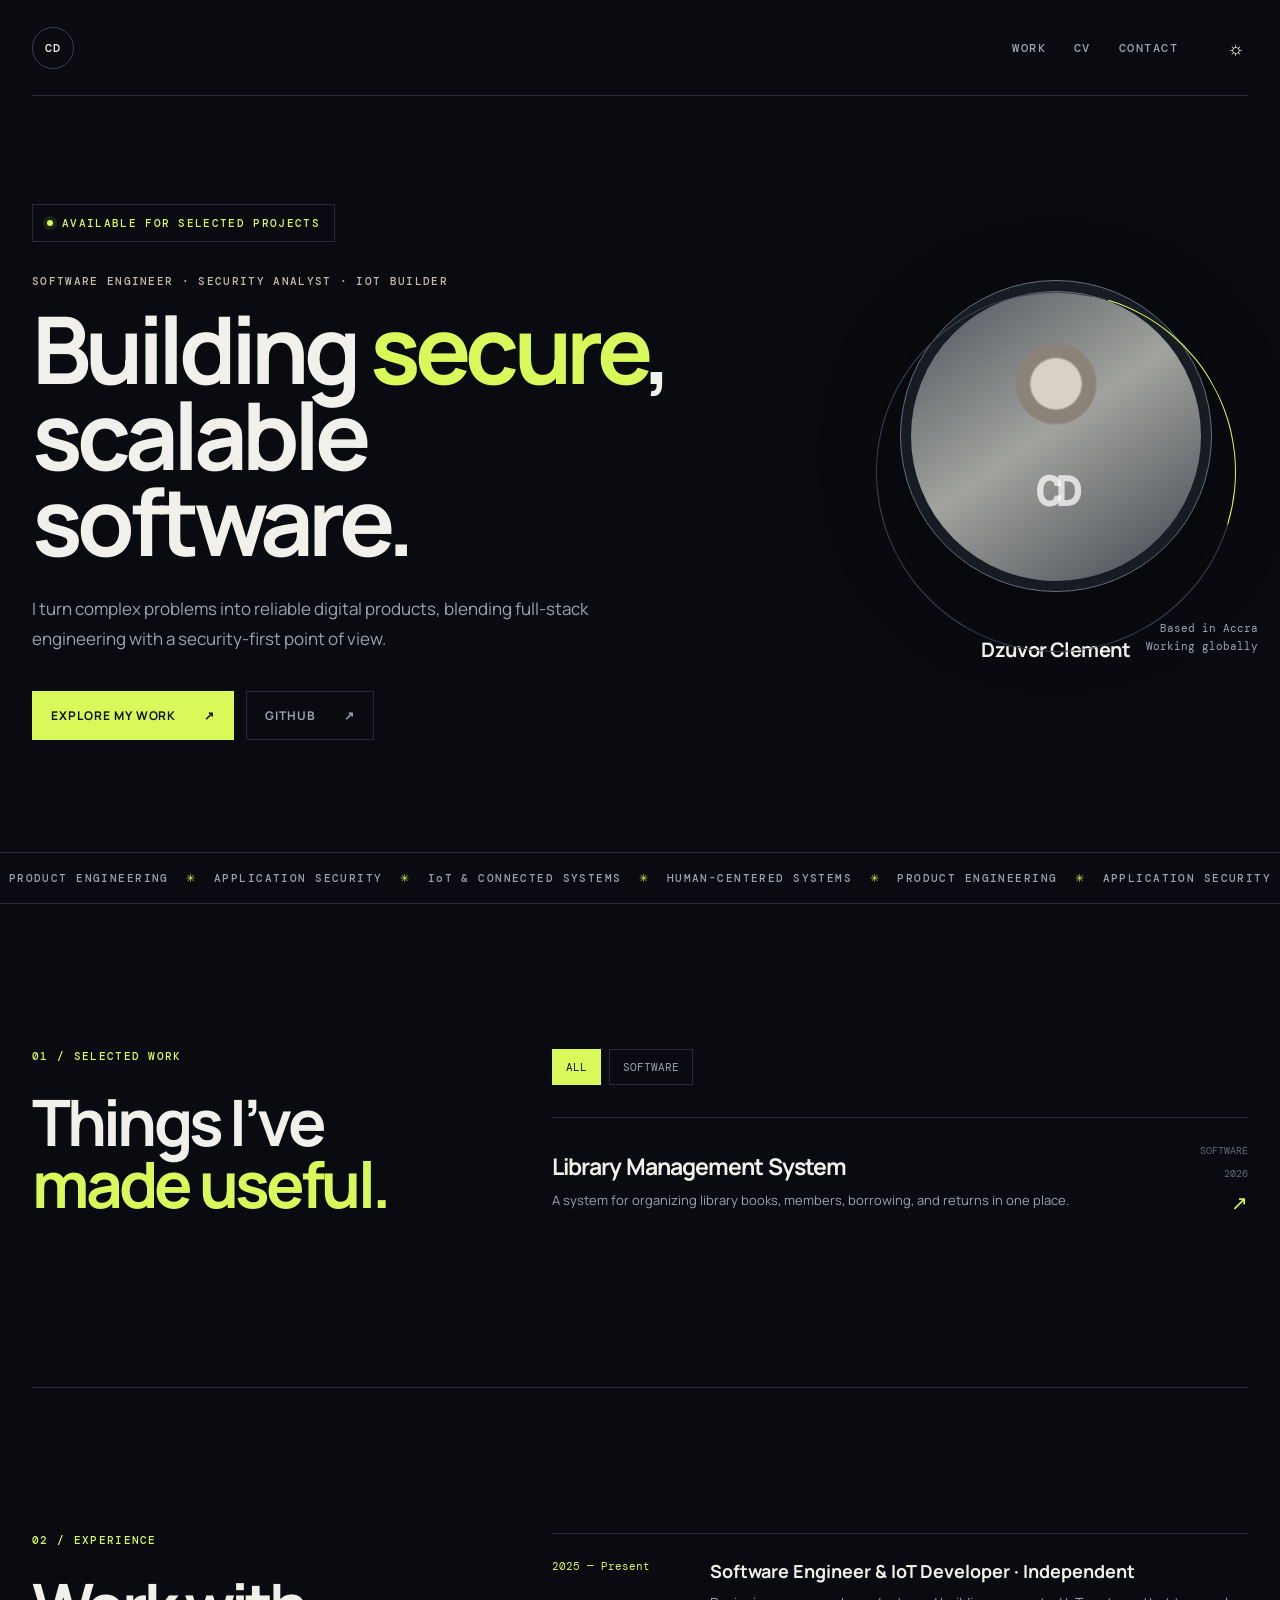
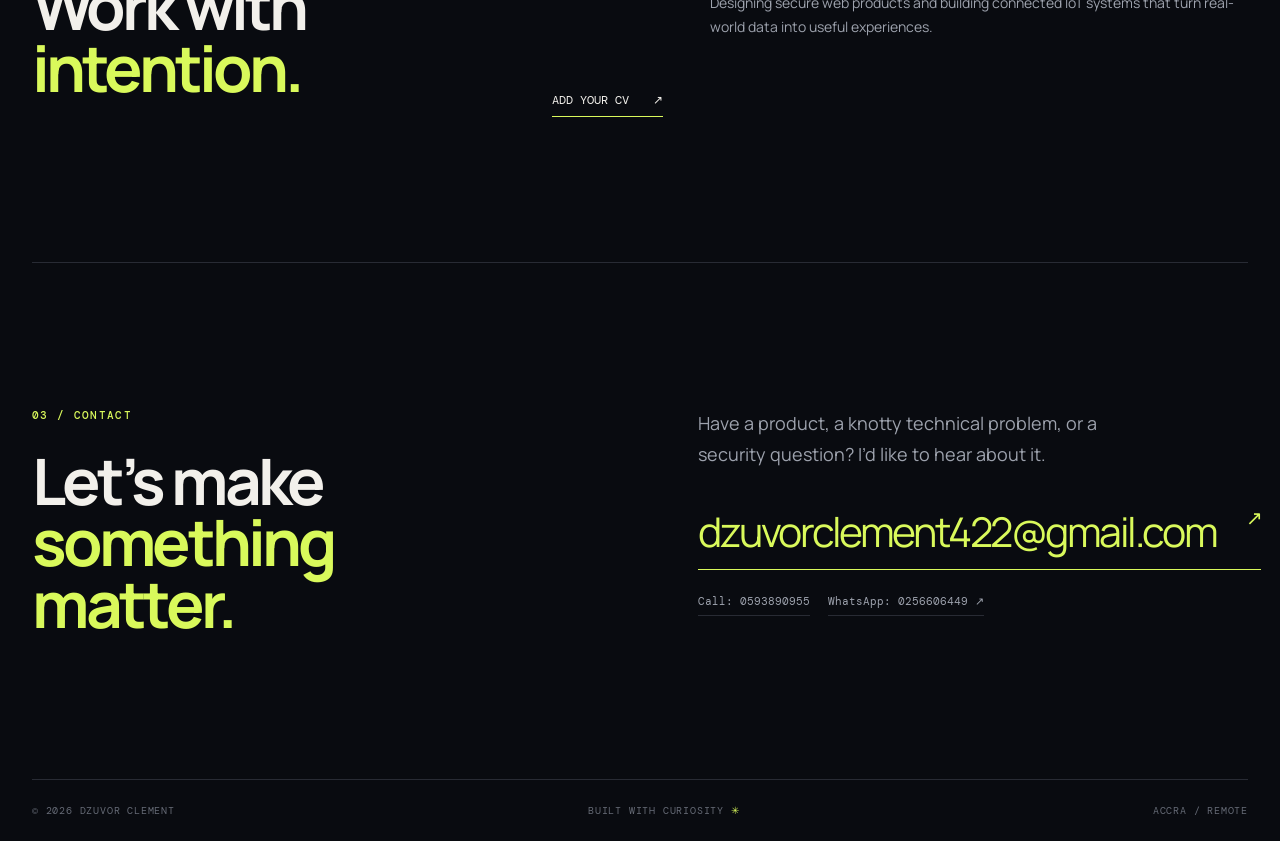
==== index.html @ f2ca2c9d "Initial commit" ====
<!doctype html>
<html lang="en">
<head>
  <meta charset="UTF-8" />
  <meta name="viewport" content="width=device-width, initial-scale=1.0" />
  <meta name="description" content="A personal portfolio for secure, thoughtful software engineering." />
  <title>Dzuvor Clement | Software Engineer</title>
  <link rel="preconnect" href="https://fonts.googleapis.com" />
  <link rel="preconnect" href="https://fonts.gstatic.com" crossorigin />
  <link href="https://fonts.googleapis.com/css2?family=DM+Mono:wght@400;500&family=Manrope:wght@400;500;600;700;800&display=swap" rel="stylesheet" />
  <link rel="stylesheet" href="styles.css" />
</head>
<body>
  <div class="site-shell">
    <header class="site-header">
      <a class="brand-mark" href="#top" aria-label="Dzuvor Clement home">CD</a>
      <nav class="desktop-nav" aria-label="Primary navigation">
        <a href="#work">Work</a>
        <a href="#cv">CV</a>
        <a href="#contact">Contact</a>
      </nav>
      <button class="icon-button" id="themeToggle" type="button" aria-label="Switch to light mode" title="Toggle theme">
        <span aria-hidden="true">☼</span>
      </button>
      <button class="menu-button" id="menuToggle" type="button" aria-expanded="false" aria-controls="mobileNav" aria-label="Open navigation">Menu</button>
    </header>

    <nav class="mobile-nav" id="mobileNav" aria-label="Mobile navigation">
      <a href="#work">Work</a><a href="#cv">CV</a><a href="#contact">Contact</a>
    </nav>

    <main id="top">
      <section class="hero section-grid">
        <div class="hero-copy reveal">
          <p class="eyebrow"><span class="status-dot"></span> <span id="availabilityText">Available for selected projects</span></p>
          <p class="kicker" id="roleText">Software engineer <span>·</span> security analyst <span>·</span> IoT builder</p>
          <h1>Building <em>secure</em>, scalable software.</h1>
          <p class="hero-text" id="bioText">I turn complex problems into reliable digital products, blending full-stack engineering with a security-first point of view.</p>
          <div class="hero-actions">
            <a class="button button-primary" href="#work">Explore my work <span>↗</span></a>
            <a class="button button-quiet" href="https://github.com" target="_blank" rel="noreferrer">GitHub <span>↗</span></a>
          </div>
        </div>
        <div class="portrait-wrap reveal reveal-delay">
          <div class="portrait-orbit"></div>
          <div class="portrait-placeholder" id="portrait" role="img" aria-label="Portrait placeholder">
            <span>CD</span>
          </div>
          <div class="portrait-name" id="portraitName">Dzuvor Clement</div>
          <div class="portrait-note" id="locationText">Based in Accra<br />Working globally</div>
        </div>
      </section>

      <section class="marquee-band" aria-label="Specialties">
        <div class="marquee-track"><span>PRODUCT ENGINEERING</span><b>✳</b><span>APPLICATION SECURITY</span><b>✳</b><span>IoT & CONNECTED SYSTEMS</span><b>✳</b><span>HUMAN-CENTERED SYSTEMS</span><b>✳</b><span>PRODUCT ENGINEERING</span><b>✳</b><span>APPLICATION SECURITY</span></div>
      </section>

      <section class="work-section section-grid" id="work">
        <div class="section-intro">
          <p class="section-label">01 / Selected work</p>
          <h2>Things I’ve<br /><em>made useful.</em></h2>
        </div>
        <div class="work-content">
          <div class="filter-bar" id="filters" aria-label="Filter projects"></div>
          <div class="project-list" id="projectList"></div>
        </div>
      </section>

      <section class="cv-section section-grid" id="cv">
        <div class="section-intro"><p class="section-label">02 / Experience</p><h2>Work with<br /><em>intention.</em></h2></div>
        <div class="timeline">
          <article class="timeline-item"><span>2025 — Present</span><div><h3>Software Engineer & IoT Developer · Independent</h3><p>Designing secure web products and building connected IoT systems that turn real-world data into useful experiences.</p></div></article>
          <a class="text-link" id="cvLink" href="#contact">Download full CV <span>↗</span></a>
        </div>
      </section>

      <section class="contact-section section-grid" id="contact">
        <div><p class="section-label">03 / Contact</p><h2>Let’s make<br /><em>something matter.</em></h2></div>
        <div class="contact-copy"><p>Have a product, a knotty technical problem, or a security question? I’d like to hear about it.</p><a class="contact-email" href="mailto:dzuvorclement422@gmail.com">dzuvorclement422@gmail.com <span>↗</span></a><div class="contact-links"><a href="tel:+233593890955">Call: 0593890955</a><a href="https://wa.me/233256606449" target="_blank" rel="noreferrer">WhatsApp: 0256606449 <span>↗</span></a></div></div>
      </section>
    </main>

    <footer><span>© 2026 <span id="footerName">Dzuvor Clement</span></span><span>Built with curiosity <i>✳</i></span><span>Accra / Remote</span></footer>
  </div>
  <dialog id="projectDialog" class="project-dialog"><button class="dialog-close" id="dialogClose" aria-label="Close project details">×</button><div id="dialogContent"></div></dialog>
  <script src="app.js?v=3"></script>
</body>
</html>
---- styles.css ----
:root { --ink:#f2f0eb; --muted:#9da2ad; --dim:#656a75; --line:#282b34; --surface:#12151c; --accent:#d9f95b; --accent-ink:#10120d; --bg:#090b10; --warm:#c8bca9; }
.light-mode { --ink:#171916; --muted:#5e665f; --dim:#8a9289; --line:#d9ddd5; --surface:#f5f6f1; --accent:#758d16; --accent-ink:#f8faef; --bg:#f2f3ee; --warm:#596150; }
* { box-sizing:border-box; }
html { scroll-behavior:smooth; }
body { margin:0; background:var(--bg); color:var(--ink); font-family:'Manrope',sans-serif; }
a { color:inherit; text-decoration:none; }
.site-shell { overflow:hidden; }
.site-header { width:min(1280px,calc(100% - 64px)); margin:auto; height:96px; display:flex; align-items:center; gap:28px; border-bottom:1px solid var(--line); }
.brand-mark { display:grid; place-items:center; width:42px; height:42px; border:1px solid #3b404c; border-radius:50%; font:500 12px 'DM Mono',monospace; letter-spacing:.08em; }
.desktop-nav { display:flex; gap:28px; margin-left:auto; font:500 12px 'DM Mono',monospace; text-transform:uppercase; letter-spacing:.12em; color:var(--muted); }
.desktop-nav a:hover,.mobile-nav a:hover,.text-link:hover { color:var(--accent); }
.icon-button,.menu-button { background:transparent; border:0; color:var(--ink); cursor:pointer; font:500 20px 'DM Mono',monospace; }
.icon-button { margin-left:18px; }
.edit-button { border:1px solid var(--line); background:transparent; color:var(--muted); cursor:pointer; padding:10px 12px; font:10px 'DM Mono',monospace; text-transform:uppercase; letter-spacing:.08em; }.edit-button:hover { color:var(--accent); border-color:var(--accent); }
.menu-button,.mobile-nav { display:none; }
.section-grid { width:min(1280px,calc(100% - 64px)); margin:auto; display:grid; grid-template-columns:repeat(12,1fr); column-gap:32px; }
.hero { min-height:650px; padding:108px 0 112px; align-items:center; }
.hero-copy { grid-column:1 / span 7; position:relative; z-index:1; }
.eyebrow,.section-label,.kicker { font:500 11px 'DM Mono',monospace; text-transform:uppercase; letter-spacing:.12em; color:var(--muted); }
.eyebrow { display:inline-flex; align-items:center; gap:9px; padding:11px 14px; border:1px solid var(--line); color:var(--accent); margin:0 0 32px; }
.status-dot { width:6px; height:6px; display:block; background:var(--accent); border-radius:50%; box-shadow:0 0 0 4px rgba(217,249,91,.1); }
.kicker { color:var(--warm); margin:0 0 18px; }
.kicker span { color:var(--dim); margin:0 8px; }
h1,h2,h3,p { margin-top:0; }
h1 { max-width:760px; font-size:clamp(3.5rem,7.3vw,7.6rem); line-height:.92; letter-spacing:-.06em; margin-bottom:30px; font-weight:700; }
h1 em,h2 em { color:var(--accent); font-style:normal; }
.hero-text { max-width:570px; color:var(--muted); font-size:17px; line-height:1.75; }
.hero-actions { display:flex; gap:12px; margin-top:38px; }
.button { display:inline-flex; align-items:center; gap:28px; padding:15px 18px; font-size:12px; font-weight:700; text-transform:uppercase; letter-spacing:.08em; border:1px solid transparent; }
.button-primary { background:var(--accent); color:var(--accent-ink); }.button-primary:hover { background:#eeff95; }.button-quiet { border-color:var(--line); color:var(--muted); }.button-quiet:hover { color:var(--ink); border-color:var(--muted); }
.portrait-wrap { grid-column:9 / span 4; position:relative; height:410px; display:grid; place-items:center; }
.portrait-orbit { position:absolute; width:360px; height:360px; border:1px solid #3b404c; border-radius:50%; border-right-color:var(--accent); transform:rotate(-28deg); }
.portrait-placeholder { width:310px; height:310px; border-radius:50%; background:radial-gradient(circle at 50% 32%,#d8d1c6 0 10%,#8b8279 11% 16%,transparent 17%),linear-gradient(145deg,#49535c,#a2a39e 48%,#414650); border:10px solid #171b24; outline:1px solid #69707c; display:grid; place-items:end center; overflow:hidden; box-shadow:0 20px 80px rgba(0,0,0,.4); }
.portrait-placeholder.has-image { background-position:center; background-size:cover; background-repeat:no-repeat; }
.portrait-placeholder span { font:700 42px 'DM Mono',monospace; color:rgba(255,255,255,.72); margin-bottom:62px; letter-spacing:-.12em; }
.portrait-name { margin-top:18px; text-align:center; font:700 20px 'Manrope',sans-serif; letter-spacing:-.03em; color:var(--ink); }
.portrait-note { position:absolute; right:-10px; bottom:22px; color:var(--muted); font:11px/1.6 'DM Mono',monospace; text-align:right; }
.marquee-band { border-block:1px solid var(--line); padding:18px 0; white-space:nowrap; overflow:hidden; color:var(--muted); font:500 11px 'DM Mono',monospace; letter-spacing:.13em; }.marquee-track { display:flex; justify-content:space-around; min-width:1100px; animation:marquee 26s linear infinite; }.marquee-track b { color:var(--accent); font-weight:400; }
.work-section,.cv-section,.contact-section { padding:145px 0; border-bottom:1px solid var(--line); }.section-intro { grid-column:1 / span 4; }.section-label { color:var(--accent); margin-bottom:28px; }h2 { font-size:clamp(2.8rem,5vw,5.5rem); letter-spacing:-.06em; line-height:.96; font-weight:700; margin-bottom:0; }.work-content,.timeline,.contact-copy { grid-column:6 / span 7; }.filter-bar { display:flex; gap:8px; flex-wrap:wrap; margin-bottom:32px; }.filter { background:none; color:var(--muted); border:1px solid var(--line); padding:10px 13px; font:11px 'DM Mono',monospace; text-transform:uppercase; cursor:pointer; }.filter.active,.filter:hover { background:var(--accent); color:var(--accent-ink); border-color:var(--accent); }
.project-card { display:grid; grid-template-columns:1fr 130px; gap:24px; align-items:center; padding:26px 0; border-top:1px solid var(--line); cursor:pointer; transition:padding .25s ease; }.project-card:hover { padding-left:12px; }.project-card h3 { margin:0 0 8px; font-size:23px; letter-spacing:-.04em; }.project-card p { margin:0; color:var(--muted); font-size:13px; line-height:1.6; }.project-meta { display:flex; flex-direction:column; align-items:flex-end; gap:10px; color:var(--dim); font:10px 'DM Mono',monospace; text-transform:uppercase; text-align:right; }.project-arrow { color:var(--accent); font-size:20px; }.timeline-item { display:grid; grid-template-columns:130px 1fr; gap:28px; padding:25px 0; border-top:1px solid var(--line); }.timeline-item > span { color:var(--accent); font:11px 'DM Mono',monospace; }.timeline-item h3 { font-size:18px; margin-bottom:8px; }.timeline-item p,.contact-copy p { color:var(--muted); font-size:14px; line-height:1.7; margin-bottom:0; }.text-link { display:inline-flex; gap:24px; color:var(--ink); font:12px 'DM Mono',monospace; text-transform:uppercase; margin-top:28px; border-bottom:1px solid var(--accent); padding-bottom:8px; }.contact-section { min-height:500px; }.contact-email { display:inline-flex; gap:30px; margin-top:34px; color:var(--accent); font-size:clamp(1.7rem,3.2vw,3.7rem); letter-spacing:-.06em; border-bottom:1px solid var(--accent); padding-bottom:10px; }.contact-email span { font-size:.5em; }.contact-copy p { max-width:440px; font-size:18px; }.site-shell footer { width:min(1280px,calc(100% - 64px)); margin:auto; display:flex; justify-content:space-between; padding:24px 0; color:var(--dim); font:10px 'DM Mono',monospace; text-transform:uppercase; letter-spacing:.08em; }.site-shell footer i { color:var(--accent); font-style:normal; }.project-dialog { width:min(600px,calc(100% - 32px)); color:var(--ink); background:var(--surface); border:1px solid #3b404c; padding:38px; }.project-dialog::backdrop { background:rgba(0,0,0,.8); }.dialog-close { position:absolute; right:18px; top:12px; border:0; color:var(--muted); background:none; font-size:28px; cursor:pointer; }.dialog-close:hover { color:var(--accent); }.dialog-kicker { color:var(--accent); font:11px 'DM Mono',monospace; text-transform:uppercase; }.project-dialog h2 { font-size:44px; margin:14px 0; }.project-dialog p { color:var(--muted); line-height:1.7; }.dialog-tags { color:var(--warm); font:11px 'DM Mono',monospace; }
.add-project-button { margin:0 0 16px; border:1px solid var(--accent); background:transparent; color:var(--accent); padding:11px 13px; cursor:pointer; font:10px 'DM Mono',monospace; text-transform:uppercase; letter-spacing:.08em; }.add-project-button:hover { background:var(--accent); color:var(--accent-ink); }.project-view-link { margin-top:20px; }
.contact-links { display:flex; flex-wrap:wrap; gap:18px; margin-top:24px; }.contact-links a { color:var(--muted); border-bottom:1px solid var(--line); padding-bottom:7px; font:11px 'DM Mono',monospace; }.contact-links a:hover { color:var(--accent); border-color:var(--accent); }
.profile-form { display:grid; gap:15px; margin-top:24px; }.profile-form label { display:grid; gap:7px; color:var(--muted); font:10px 'DM Mono',monospace; text-transform:uppercase; letter-spacing:.08em; }.profile-form input,.profile-form textarea { width:100%; border:1px solid var(--line); background:var(--bg); color:var(--ink); padding:11px 12px; font:14px 'Manrope',sans-serif; resize:vertical; }.profile-form input:focus,.profile-form textarea:focus { outline:1px solid var(--accent); border-color:var(--accent); }.profile-form-actions { display:flex; gap:10px; margin-top:9px; }.profile-form-actions .button { cursor:pointer; }.form-note { color:var(--dim)!important; font:10px/1.6 'DM Mono',monospace; margin:0; }
.reveal { animation:rise .8s ease both; }.reveal-delay { animation-delay:.2s; }@keyframes rise { from{opacity:0;transform:translateY(18px)}to{opacity:1;transform:none} }@keyframes marquee { to{transform:translateX(-30%)} }
@media (max-width:760px) { .site-header,.section-grid,.site-shell footer { width:min(100% - 36px,1280px); }.site-header { height:76px; }.desktop-nav,.icon-button,.edit-button { display:none; }.menu-button { display:block; margin-left:auto; font-size:11px; text-transform:uppercase; letter-spacing:.1em; }.mobile-nav { width:100%; padding:0 18px 18px; display:none; gap:12px; flex-direction:column; background:var(--bg); border-bottom:1px solid var(--line); }.mobile-nav.open { display:flex; }.mobile-nav a { font:11px 'DM Mono',monospace; text-transform:uppercase; color:var(--muted); padding:8px 0; }.hero { display:flex; flex-direction:column-reverse; align-items:stretch; padding:70px 0 85px; gap:55px; }.portrait-wrap { height:320px; }.portrait-orbit { width:278px; height:278px; }.portrait-placeholder { width:240px; height:240px; }.portrait-placeholder span { font-size:32px; margin-bottom:46px; }.portrait-note { right:0; bottom:0; }.hero-copy { width:100%; }h1 { font-size:clamp(3.2rem,16vw,5rem); }.hero-text { font-size:15px; }.work-section,.cv-section,.contact-section { display:block; padding:90px 0; }.section-intro { margin-bottom:58px; }.work-content,.timeline,.contact-copy { width:100%; }.section-intro h2 { font-size:3.2rem; }.project-card { grid-template-columns:1fr 34px; }.project-meta { display:none; }.project-card h3 { font-size:20px; }.timeline-item { grid-template-columns:1fr; gap:10px; }.contact-copy p { font-size:16px; }.contact-email { font-size:1.7rem; }.site-shell footer { gap:12px; flex-wrap:wrap; }.site-shell footer span:last-child { width:100%; }.marquee-track { justify-content:flex-start; gap:32px; }.profile-dialog { max-height:90vh; overflow:auto; } }
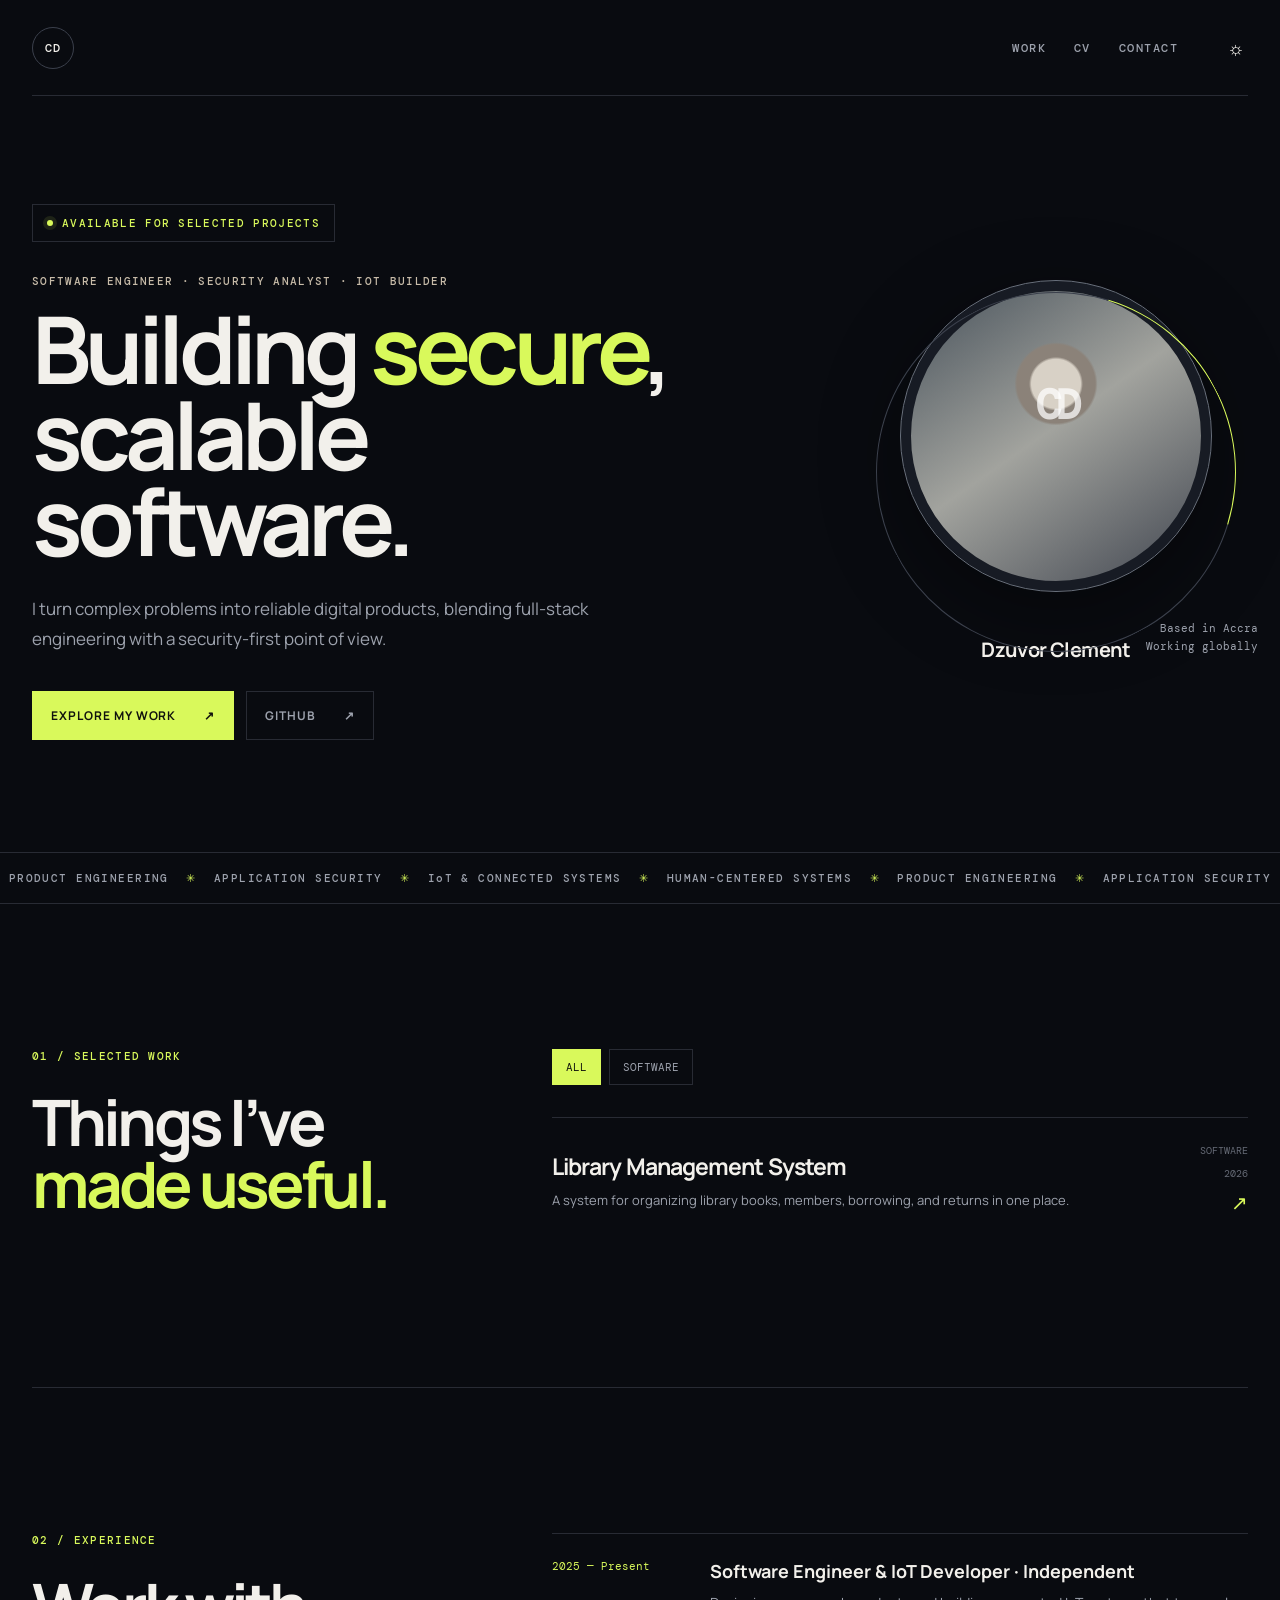
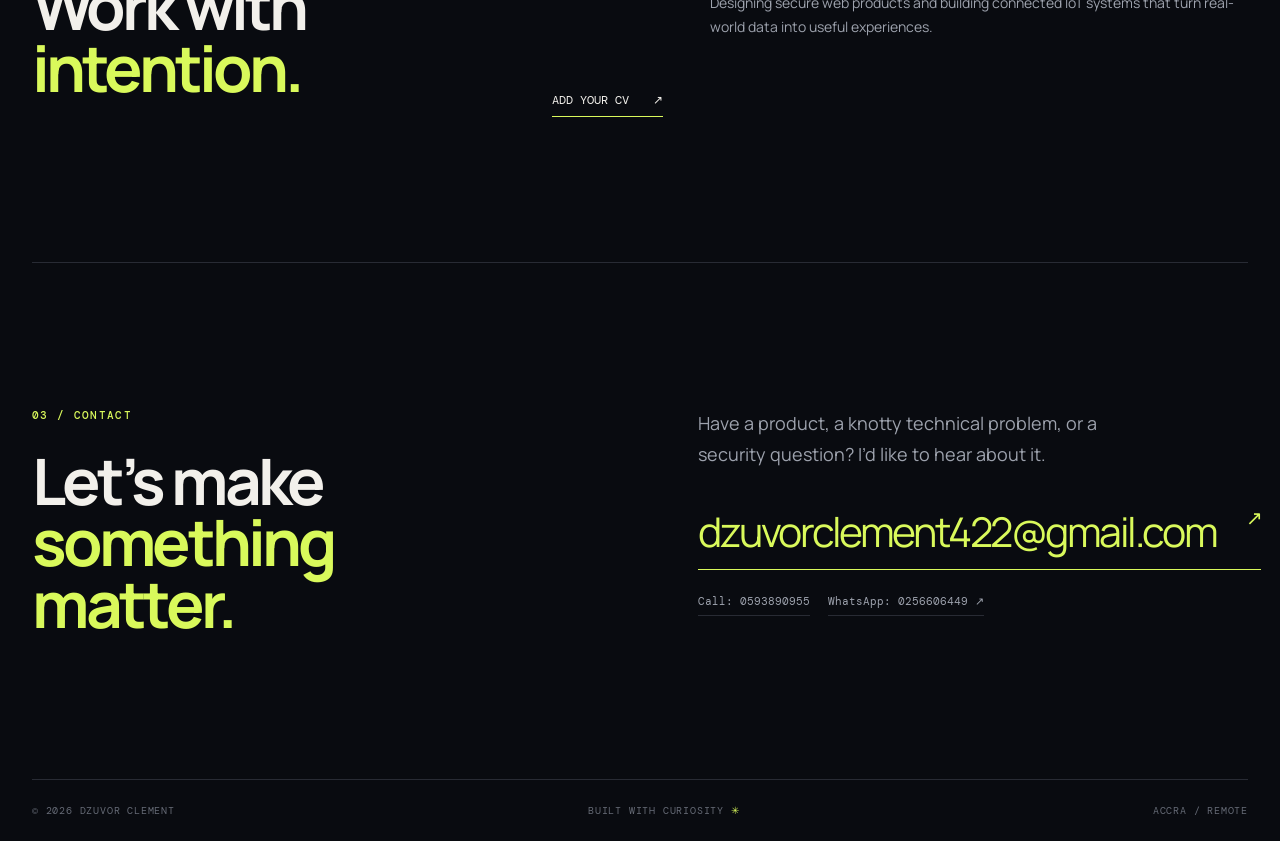
==== commit a79ca7b8: "Update profile image and enhance portrait styling" ====
--- a/index.html
+++ b/index.html
@@ -43,8 +43,8 @@
         </div>
         <div class="portrait-wrap reveal reveal-delay">
           <div class="portrait-orbit"></div>
-          <div class="portrait-placeholder" id="portrait" role="img" aria-label="Portrait placeholder">
-            <span>CD</span>
+          <div class="portrait-placeholder has-image" id="portrait" role="img" aria-label="Portrait of Dzuvor Clement">
+            <img src="images/file_00000000dcd071f48d6ba58d16c75ac9.jpg" alt="Dzuvor Clement professional headshot" />
           </div>
           <div class="portrait-name" id="portraitName">Dzuvor Clement</div>
           <div class="portrait-note" id="locationText">Based in Accra<br />Working globally</div>
--- a/styles.css
+++ b/styles.css
@@ -30,8 +30,9 @@
 .button-primary { background:var(--accent); color:var(--accent-ink); }.button-primary:hover { background:#eeff95; }.button-quiet { border-color:var(--line); color:var(--muted); }.button-quiet:hover { color:var(--ink); border-color:var(--muted); }
 .portrait-wrap { grid-column:9 / span 4; position:relative; height:410px; display:grid; place-items:center; }
 .portrait-orbit { position:absolute; width:360px; height:360px; border:1px solid #3b404c; border-radius:50%; border-right-color:var(--accent); transform:rotate(-28deg); }
-.portrait-placeholder { width:310px; height:310px; border-radius:50%; background:radial-gradient(circle at 50% 32%,#d8d1c6 0 10%,#8b8279 11% 16%,transparent 17%),linear-gradient(145deg,#49535c,#a2a39e 48%,#414650); border:10px solid #171b24; outline:1px solid #69707c; display:grid; place-items:end center; overflow:hidden; box-shadow:0 20px 80px rgba(0,0,0,.4); }
-.portrait-placeholder.has-image { background-position:center; background-size:cover; background-repeat:no-repeat; }
+.portrait-placeholder { width:310px; height:310px; border-radius:50%; background:radial-gradient(circle at 50% 32%,#d8d1c6 0 10%,#8b8279 11% 16%,transparent 17%),linear-gradient(145deg,#49535c,#a2a39e 48%,#414650); border:10px solid #171b24; outline:1px solid #69707c; display:grid; place-items:center; overflow:hidden; box-shadow:0 20px 80px rgba(0,0,0,.4); }
+.portrait-placeholder.has-image { background:none; }
+.portrait-placeholder img { width:100%; height:100%; object-fit:cover; object-position:center; }
 .portrait-placeholder span { font:700 42px 'DM Mono',monospace; color:rgba(255,255,255,.72); margin-bottom:62px; letter-spacing:-.12em; }
 .portrait-name { margin-top:18px; text-align:center; font:700 20px 'Manrope',sans-serif; letter-spacing:-.03em; color:var(--ink); }
 .portrait-note { position:absolute; right:-10px; bottom:22px; color:var(--muted); font:11px/1.6 'DM Mono',monospace; text-align:right; }
